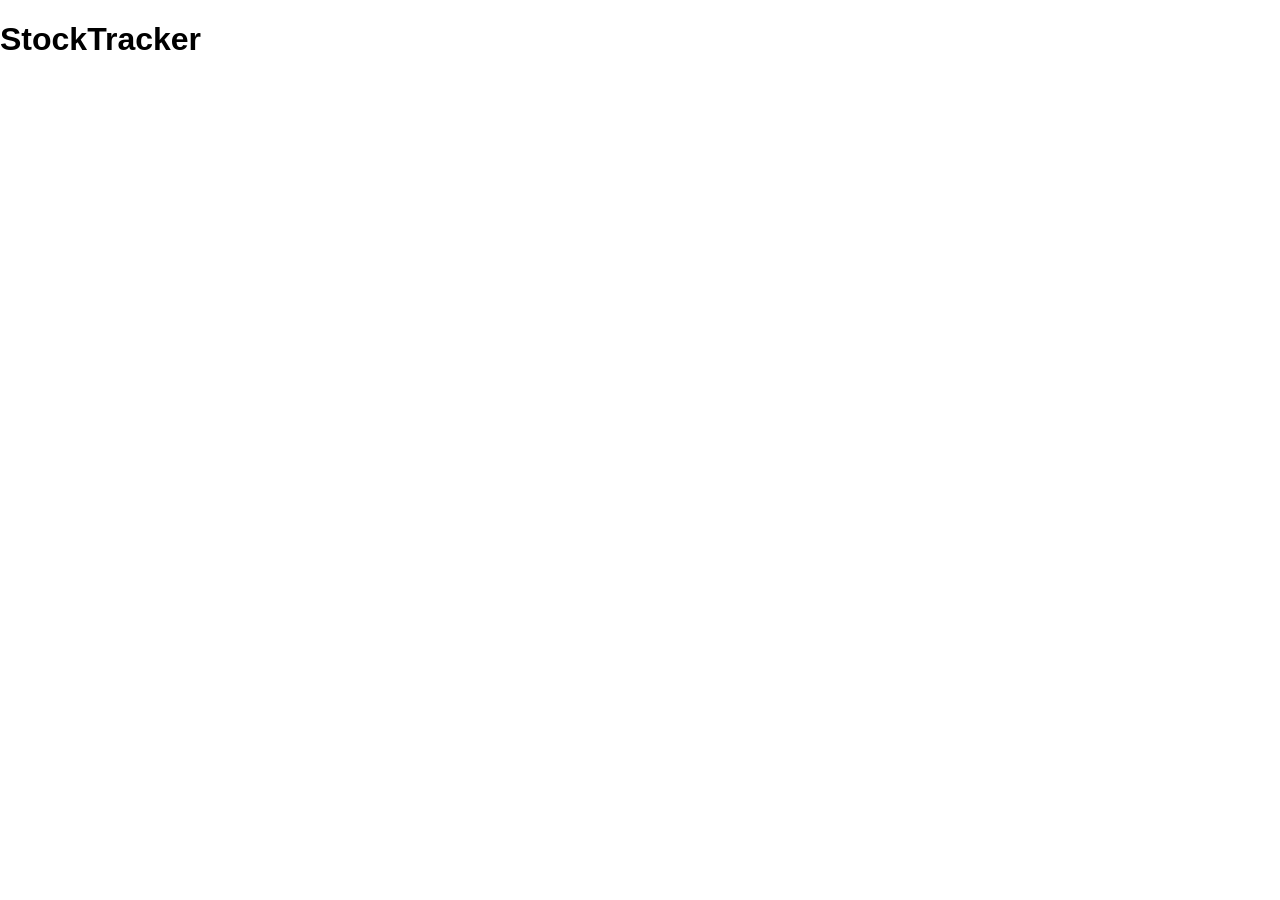
==== index.html @ d1e7800f "feat: create project structure" ====
<!DOCTYPE html>
<html lang="en">
<head>
    <meta charset="UTF-8">
    <meta name="viewport" content="width=device-width, initial-scale=1.0">
    <title>StockTracker - Inventory Management</title>

    <link rel="stylesheet" href="style.css">
</head>

<body>

    <h1>StockTracker</h1>

    <script src="script.js"></script>
</body>
</html>
---- style.css ----
* {
    box-sizing: border-box;
}

body {
    margin: 0;
    font-family: Arial, sans-serif;
}
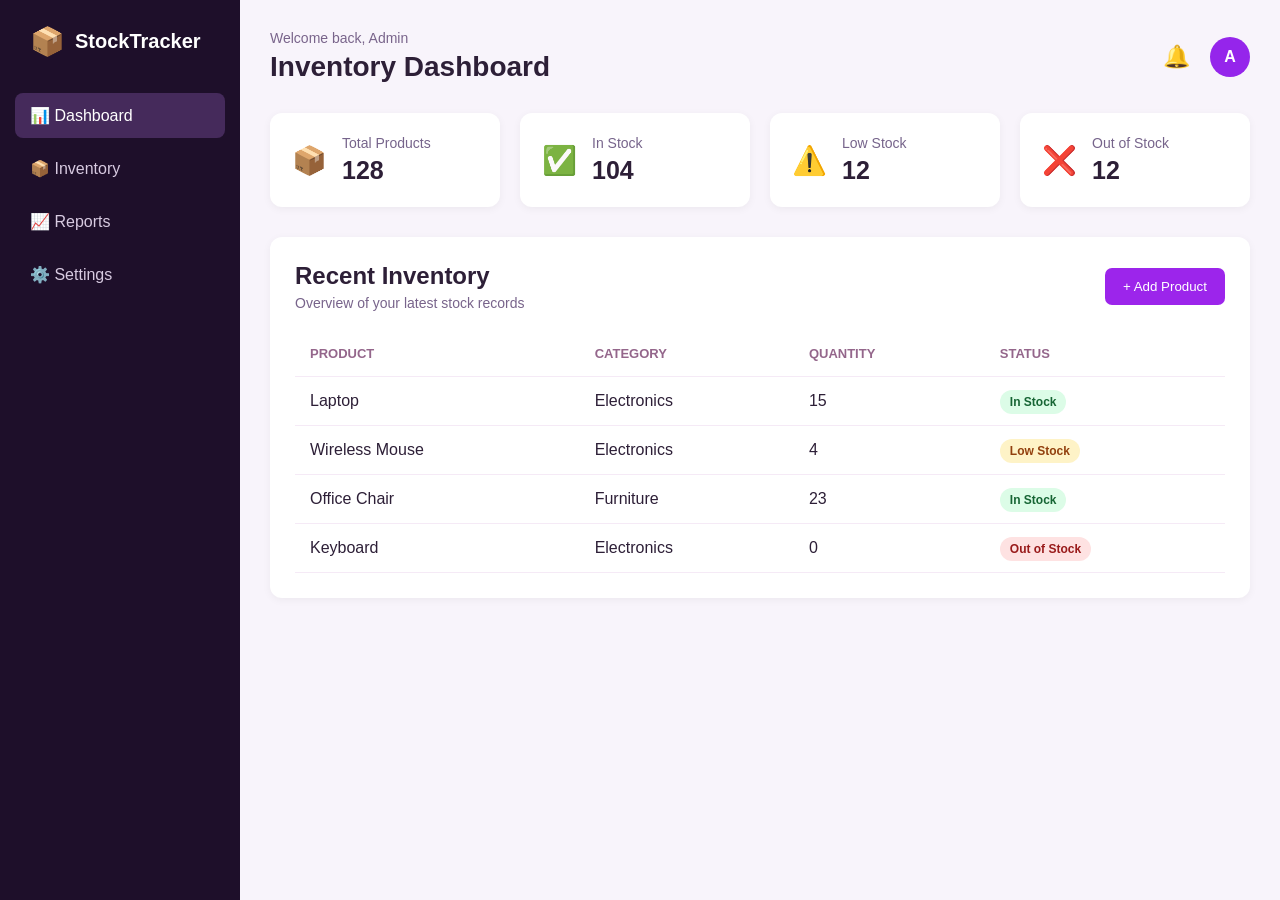
==== commit 5cbf5908: "feat: build stock dashboard" ====
--- a/index.html
+++ b/index.html
@@ -3,15 +3,197 @@
 <head>
     <meta charset="UTF-8">
     <meta name="viewport" content="width=device-width, initial-scale=1.0">
-    <title>StockTracker - Inventory Management</title>
+
+    <title>StockTracker | Inventory Dashboard</title>
 
     <link rel="stylesheet" href="style.css">
 </head>
 
 <body>
 
-    <h1>StockTracker</h1>
+    <div class="app">
+
+        <!-- Sidebar -->
+        <aside class="sidebar">
+
+            <div class="logo">
+                <span>📦</span>
+                <h2>StockTracker</h2>
+            </div>
+
+            <nav>
+                <a href="#" class="nav-item active">
+                    📊 Dashboard
+                </a>
+
+                <a href="#" class="nav-item">
+                    📦 Inventory
+                </a>
+
+                <a href="#" class="nav-item">
+                    📈 Reports
+                </a>
+
+                <a href="#" class="nav-item">
+                    ⚙️ Settings
+                </a>
+            </nav>
+
+        </aside>
+
+
+        <!-- Main Content -->
+        <main class="main-content">
+
+            <!-- Header -->
+            <header class="topbar">
+
+                <div>
+                    <p class="welcome">Welcome back, Admin</p>
+                    <h1>Inventory Dashboard</h1>
+                </div>
+
+                <div class="user">
+                    <span class="notification">🔔</span>
+                    <div class="avatar">A</div>
+                </div>
+
+            </header>
+
+
+            <!-- Statistics -->
+            <section class="stats">
+
+                <div class="stat-card">
+                    <div class="stat-icon">📦</div>
+
+                    <div>
+                        <p>Total Products</p>
+                        <h2>128</h2>
+                    </div>
+                </div>
+
+
+                <div class="stat-card">
+                    <div class="stat-icon">✅</div>
+
+                    <div>
+                        <p>In Stock</p>
+                        <h2>104</h2>
+                    </div>
+                </div>
+
+
+                <div class="stat-card">
+                    <div class="stat-icon">⚠️</div>
+
+                    <div>
+                        <p>Low Stock</p>
+                        <h2>12</h2>
+                    </div>
+                </div>
+
+
+                <div class="stat-card">
+                    <div class="stat-icon">❌</div>
+
+                    <div>
+                        <p>Out of Stock</p>
+                        <h2>12</h2>
+                    </div>
+                </div>
+
+            </section>
+
+
+            <!-- Inventory Section -->
+            <section class="inventory-section">
+
+                <div class="section-header">
+                    <div>
+                        <h2>Recent Inventory</h2>
+                        <p>Overview of your latest stock records</p>
+                    </div>
+
+                    <button id="addProductBtn">
+                        + Add Product
+                    </button>
+                </div>
+
+
+                <div class="table-container">
+
+                    <table>
+
+                        <thead>
+                            <tr>
+                                <th>Product</th>
+                                <th>Category</th>
+                                <th>Quantity</th>
+                                <th>Status</th>
+                            </tr>
+                        </thead>
+
+                        <tbody>
+
+                            <tr>
+                                <td>Laptop</td>
+                                <td>Electronics</td>
+                                <td>15</td>
+                                <td>
+                                    <span class="status good">
+                                        In Stock
+                                    </span>
+                                </td>
+                            </tr>
+
+                            <tr>
+                                <td>Wireless Mouse</td>
+                                <td>Electronics</td>
+                                <td>4</td>
+                                <td>
+                                    <span class="status low">
+                                        Low Stock
+                                    </span>
+                                </td>
+                            </tr>
+
+                            <tr>
+                                <td>Office Chair</td>
+                                <td>Furniture</td>
+                                <td>23</td>
+                                <td>
+                                    <span class="status good">
+                                        In Stock
+                                    </span>
+                                </td>
+                            </tr>
+
+                            <tr>
+                                <td>Keyboard</td>
+                                <td>Electronics</td>
+                                <td>0</td>
+                                <td>
+                                    <span class="status out">
+                                        Out of Stock
+                                    </span>
+                                </td>
+                            </tr>
+
+                        </tbody>
+
+                    </table>
+
+                </div>
+
+            </section>
+
+        </main>
+
+    </div>
+
 
     <script src="script.js"></script>
+
 </body>
 </html>
--- a/style.css
+++ b/style.css
@@ -1,8 +1,271 @@
 * {
     box-sizing: border-box;
+    margin: 0;
+    padding: 0;
 }
 
 body {
-    margin: 0;
     font-family: Arial, sans-serif;
+    background: #f8f4fb;
+    color: #2d1f37;
+}
+
+.app {
+    display: flex;
+    min-height: 100vh;
+}
+
+
+/* Sidebar */
+
+.sidebar {
+    width: 240px;
+    background: #1e0f2a;
+    color: white;
+    padding: 25px 15px;
+}
+
+.logo {
+    display: flex;
+    align-items: center;
+    gap: 10px;
+    padding: 0 15px 35px;
+}
+
+.logo span {
+    font-size: 28px;
+}
+
+.logo h2 {
+    font-size: 20px;
+}
+
+nav {
+    display: flex;
+    flex-direction: column;
+    gap: 8px;
+}
+
+.nav-item {
+    text-decoration: none;
+    color: #d8cbe1;
+    padding: 13px 15px;
+    border-radius: 8px;
+    transition: 0.2s;
+}
+
+.nav-item:hover,
+.nav-item.active {
+    background: #452a5b;
+    color: white;
+}
+
+
+/* Main */
+
+.main-content {
+    flex: 1;
+    padding: 30px;
+}
+
+
+/* Header */
+
+.topbar {
+    display: flex;
+    justify-content: space-between;
+    align-items: center;
+    margin-bottom: 30px;
+}
+
+.welcome {
+    color: #79648b;
+    font-size: 14px;
+    margin-bottom: 5px;
+}
+
+.topbar h1 {
+    font-size: 28px;
+}
+
+.user {
+    display: flex;
+    align-items: center;
+    gap: 20px;
+}
+
+.notification {
+    font-size: 22px;
+}
+
+.avatar {
+    width: 40px;
+    height: 40px;
+    background: #9525eb;
+    color: white;
+    border-radius: 50%;
+    display: flex;
+    justify-content: center;
+    align-items: center;
+    font-weight: bold;
+}
+
+
+/* Statistics */
+
+.stats {
+    display: grid;
+    grid-template-columns: repeat(4, 1fr);
+    gap: 20px;
+    margin-bottom: 30px;
+}
+
+.stat-card {
+    background: white;
+    border-radius: 12px;
+    padding: 22px;
+    display: flex;
+    align-items: center;
+    gap: 15px;
+    box-shadow: 0 2px 8px rgba(0, 0, 0, 0.05);
+}
+
+.stat-icon {
+    font-size: 28px;
+}
+
+.stat-card p {
+    color: #76648b;
+    font-size: 14px;
+    margin-bottom: 5px;
+}
+
+.stat-card h2 {
+    font-size: 25px;
+}
+
+
+/* Inventory */
+
+.inventory-section {
+    background: white;
+    padding: 25px;
+    border-radius: 12px;
+    box-shadow: 0 2px 8px rgba(0, 0, 0, 0.05);
+}
+
+.section-header {
+    display: flex;
+    justify-content: space-between;
+    align-items: center;
+    margin-bottom: 20px;
+}
+
+.section-header h2 {
+    margin-bottom: 5px;
+}
+
+.section-header p {
+    color: #78648b;
+    font-size: 14px;
+}
+
+button {
+    border: none;
+    background: #9c25eb;
+    color: white;
+    padding: 11px 18px;
+    border-radius: 7px;
+    cursor: pointer;
+}
+
+button:hover {
+    background: #ac1dd8;
+}
+
+
+/* Table */
+
+.table-container {
+    overflow-x: auto;
+}
+
+table {
+    width: 100%;
+    border-collapse: collapse;
+}
+
+th,
+td {
+    padding: 15px;
+    text-align: left;
+    border-bottom: 1px solid #f5eaf6;
+}
+
+th {
+    color: #94668b;
+    font-size: 13px;
+    text-transform: uppercase;
+}
+
+.status {
+    padding: 5px 10px;
+    border-radius: 20px;
+    font-size: 12px;
+    font-weight: bold;
+}
+
+.status.good {
+    background: #dcfce7;
+    color: #166534;
+}
+
+.status.low {
+    background: #fef3c7;
+    color: #92400e;
+}
+
+.status.out {
+    background: #fee2e2;
+    color: #991b1b;
+}
+
+
+/* Responsive */
+
+@media (max-width: 900px) {
+
+    .stats {
+        grid-template-columns: repeat(2, 1fr);
+    }
+
+    .sidebar {
+        width: 190px;
+    }
+}
+
+
+@media (max-width: 600px) {
+
+    .app {
+        flex-direction: column;
+    }
+
+    .sidebar {
+        width: 100%;
+    }
+
+    .stats {
+        grid-template-columns: 1fr;
+    }
+
+    .main-content {
+        padding: 20px;
+    }
+
+    .section-header {
+        flex-direction: column;
+        align-items: flex-start;
+        gap: 15px;
+    }
 }
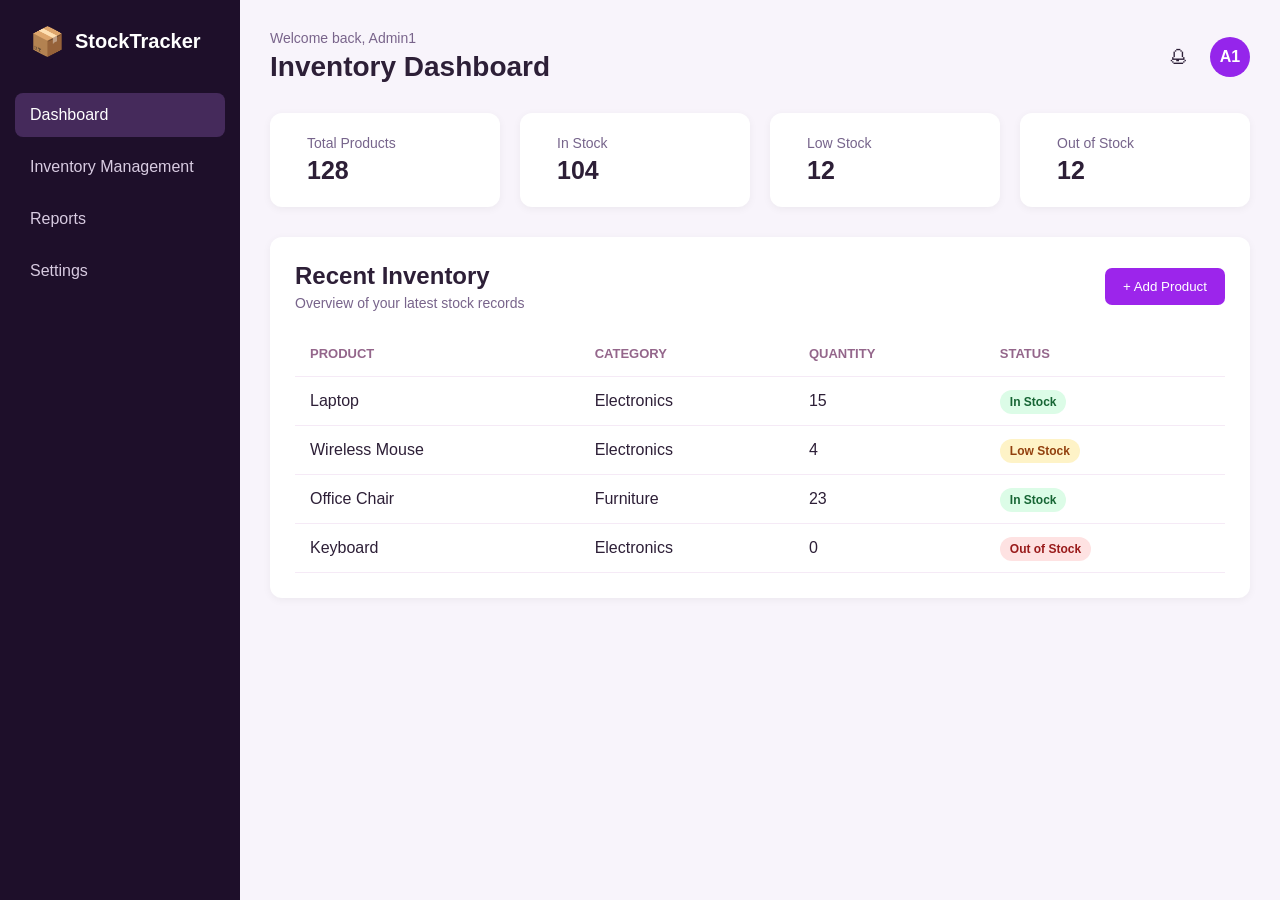
==== commit 80ecd3b0: "style: rename inventory heading" ====
--- a/index.html
+++ b/index.html
@@ -23,19 +23,19 @@
 
             <nav>
                 <a href="#" class="nav-item active">
-                    📊 Dashboard
+                    Dashboard
+                </a>
+
+                <a href="inventory.html" class="nav-item">
+                    Inventory Management
                 </a>
 
                 <a href="#" class="nav-item">
-                    📦 Inventory
+                    Reports
                 </a>
 
                 <a href="#" class="nav-item">
-                    📈 Reports
-                </a>
-
-                <a href="#" class="nav-item">
-                    ⚙️ Settings
+                    Settings
                 </a>
             </nav>
 
@@ -49,13 +49,13 @@
             <header class="topbar">
 
                 <div>
-                    <p class="welcome">Welcome back, Admin</p>
+                    <p class="welcome">Welcome back, Admin1</p>
                     <h1>Inventory Dashboard</h1>
                 </div>
 
                 <div class="user">
-                    <span class="notification">🔔</span>
-                    <div class="avatar">A</div>
+                    <span class="notification">🕭</span>
+                    <div class="avatar">A1</div>
                 </div>
 
             </header>
@@ -65,7 +65,7 @@
             <section class="stats">
 
                 <div class="stat-card">
-                    <div class="stat-icon">📦</div>
+                    <div class="stat-icon"></div>
 
                     <div>
                         <p>Total Products</p>
@@ -75,7 +75,7 @@
 
 
                 <div class="stat-card">
-                    <div class="stat-icon">✅</div>
+                    <div class="stat-icon"></div>
 
                     <div>
                         <p>In Stock</p>
@@ -85,7 +85,7 @@
 
 
                 <div class="stat-card">
-                    <div class="stat-icon">⚠️</div>
+                    <div class="stat-icon"></div>
 
                     <div>
                         <p>Low Stock</p>
@@ -95,7 +95,7 @@
 
 
                 <div class="stat-card">
-                    <div class="stat-icon">❌</div>
+                    <div class="stat-icon"></div>
 
                     <div>
                         <p>Out of Stock</p>
--- a/style.css
+++ b/style.css
@@ -268,4 +268,112 @@
         align-items: flex-start;
         gap: 15px;
     }
+}
+/* Inventory Controls */
+
+.inventory-controls {
+    display: flex;
+    gap: 15px;
+    margin-bottom: 20px;
+}
+
+.inventory-controls input,
+.inventory-controls select {
+    padding: 12px;
+    border: 1px solid #d6d1db;
+    border-radius: 7px;
+    font-size: 14px;
+}
+
+.inventory-controls input {
+    flex: 1;
+}
+
+.inventory-controls select {
+    width: 200px;
+}
+
+
+/* Action Buttons */
+
+.action-button {
+    border: none;
+    padding: 7px 12px;
+    border-radius: 6px;
+    cursor: pointer;
+    font-size: 12px;
+}
+
+.delete-button {
+    background: #fee2e2;
+    color: #991b1b;
+}
+
+
+/* Modal */
+
+.modal {
+    display: none;
+    position: fixed;
+    inset: 0;
+
+    background: rgba(0, 0, 0, 0.5);
+
+    justify-content: center;
+    align-items: center;
+
+    z-index: 1000;
+}
+
+.modal.show {
+    display: flex;
+}
+
+.modal-content {
+    background: white;
+
+    width: 90%;
+    max-width: 450px;
+
+    padding: 25px;
+
+    border-radius: 12px;
+}
+
+.modal-header {
+    display: flex;
+    justify-content: space-between;
+    align-items: center;
+
+    margin-bottom: 20px;
+}
+
+.close-button {
+    background: transparent;
+    color: #473751;
+
+    font-size: 25px;
+
+    padding: 0;
+}
+
+#productForm {
+    display: flex;
+    flex-direction: column;
+    gap: 10px;
+}
+
+#productForm input,
+#productForm select {
+    padding: 11px;
+
+    border: 1px solid #d6d1db;
+
+    border-radius: 6px;
+
+    margin-bottom: 10px;
+}
+
+#productForm button {
+    margin-top: 10px;
 }
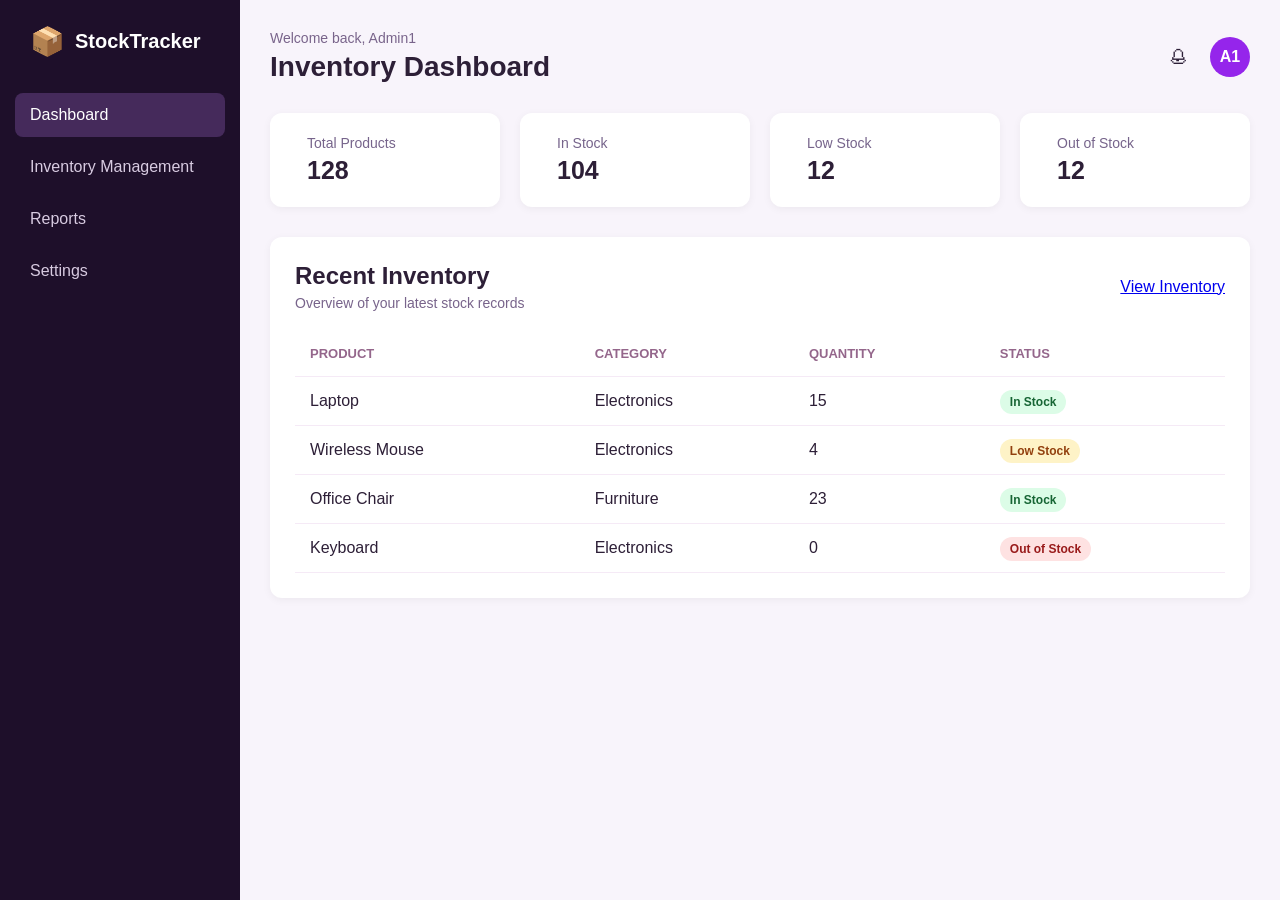
==== commit 66ef8131: "feat: persist inventory data" ====
--- a/index.html
+++ b/index.html
@@ -26,7 +26,7 @@
                     Dashboard
                 </a>
 
-                <a href="inventory.html" class="nav-item">
+                <a href="stock.html" class="nav-item">
                     Inventory Management
                 </a>
 
@@ -114,10 +114,10 @@
                         <h2>Recent Inventory</h2>
                         <p>Overview of your latest stock records</p>
                     </div>
-
-                    <button id="addProductBtn">
-                        + Add Product
-                    </button>
+                        <a href="stock.html" class="dashboard-button">
+                            View Inventory
+                        </a>
+    
                 </div>
 
 
--- a/style.css
+++ b/style.css
@@ -376,4 +376,5 @@
 
 #productForm button {
     margin-top: 10px;
-}+}
+/* Inventory page styling update */
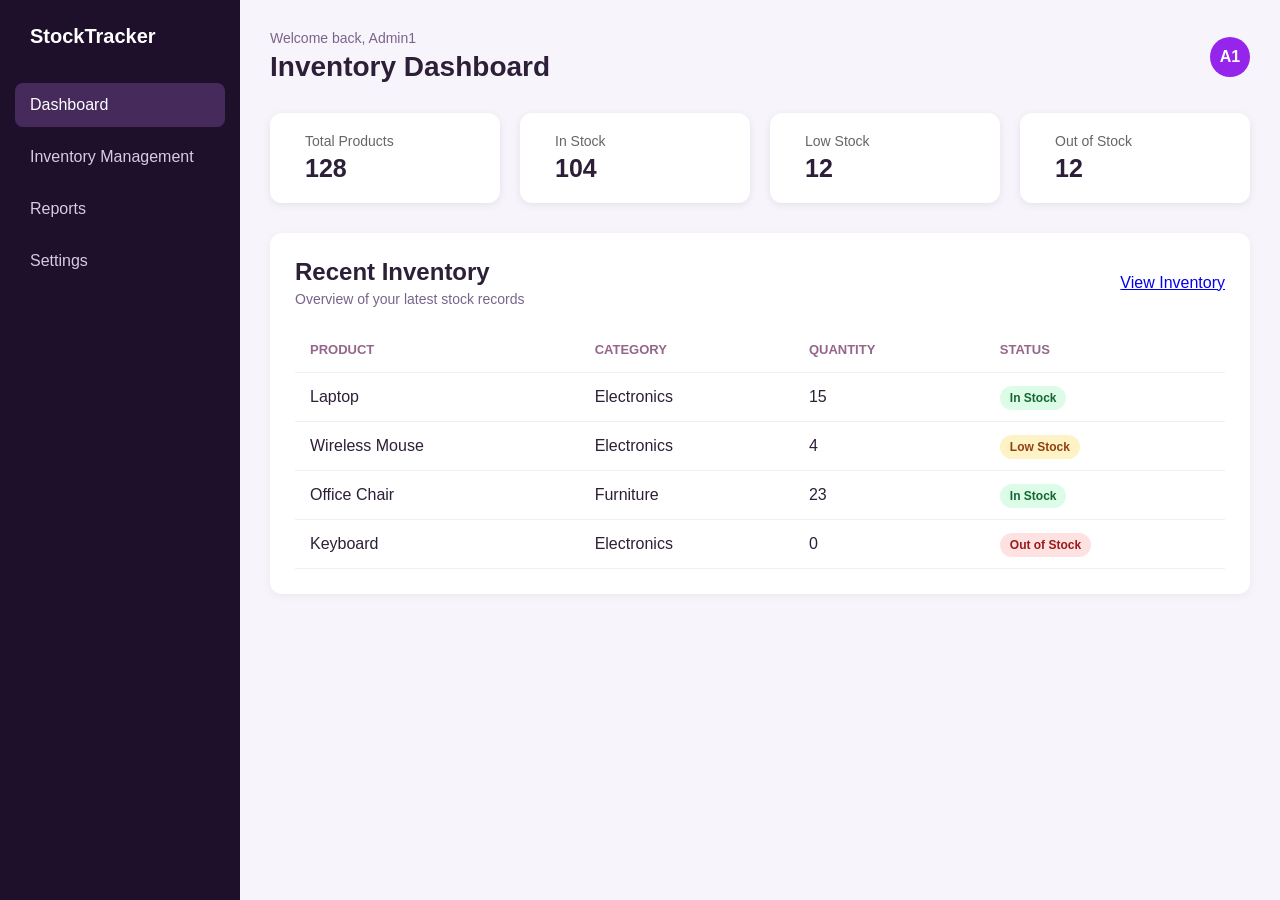
==== commit 7335bb84: "docs: add project README" ====
--- a/index.html
+++ b/index.html
@@ -17,7 +17,7 @@
         <aside class="sidebar">
 
             <div class="logo">
-                <span>📦</span>
+                <!-- <span>📦</span> -->
                 <h2>StockTracker</h2>
             </div>
 
@@ -54,7 +54,7 @@
                 </div>
 
                 <div class="user">
-                    <span class="notification">🕭</span>
+                    <!-- <span class="notification">🕭</span> -->
                     <div class="avatar">A1</div>
                 </div>
 
--- a/style.css
+++ b/style.css
@@ -377,4 +377,81 @@
 #productForm button {
     margin-top: 10px;
 }
-/* Inventory page styling update */+
+/* Inventory Statistics */
+.statistics-section {
+    display: grid;
+    grid-template-columns: repeat(4, 1fr);
+    gap: 20px;
+    margin-bottom: 25px;
+}
+
+.stat-card {
+    background: white;
+    border-radius: 12px;
+    padding: 20px;
+    display: flex;
+    align-items: center;
+    gap: 15px;
+    box-shadow: 0 2px 8px rgba(0, 0, 0, 0.08);
+}
+
+.stat-icon {
+    font-size: 28px;
+}
+
+.stat-card p {
+    margin: 0 0 5px;
+    color: #666666;
+    font-size: 14px;
+}
+
+.stat-card h3 {
+    margin: 0;
+    font-size: 24px;
+}
+
+/* Accessibility and keyboard focus */
+button:focus,
+input:focus,
+select:focus,
+a:focus {
+    outline: 3px solid #8f25eb;
+    outline-offset: 2px;
+}
+
+/* Responsive inventory table */
+.table-container {
+    overflow-x: auto;
+}
+
+@media (max-width: 768px) {
+
+    .statistics-section {
+        grid-template-columns: repeat(2, 1fr);
+    }
+
+    .inventory-controls {
+        flex-direction: column;
+    }
+
+    .inventory-controls input,
+    .inventory-controls select {
+        width: 100%;
+    }
+
+    .table-container table {
+        min-width: 700px;
+    }
+}
+
+@media (max-width: 480px) {
+
+    .statistics-section {
+        grid-template-columns: 1fr;
+    }
+
+    .stat-card {
+        padding: 15px;
+    }
+}
